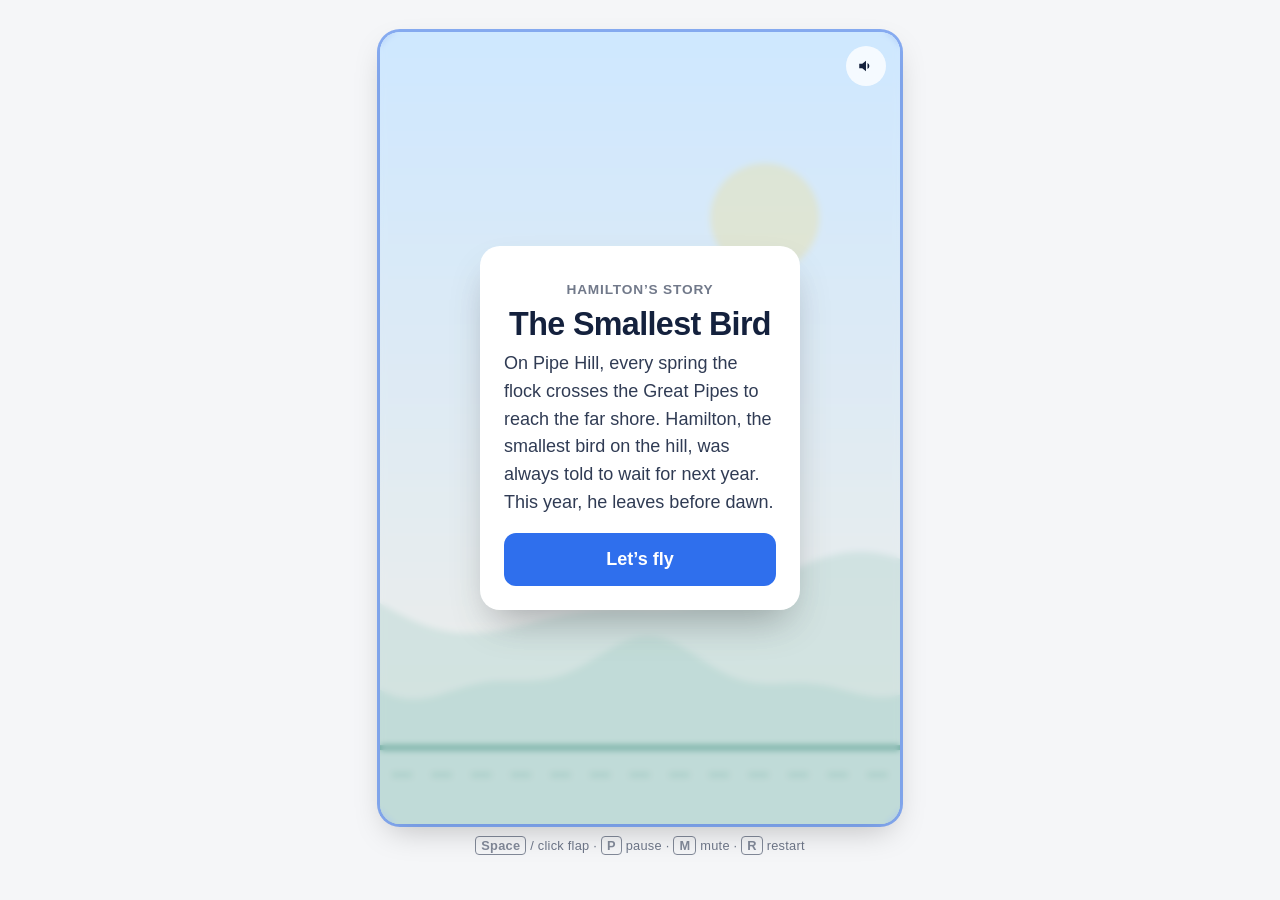
==== standalone.html @ 385e1b50 "Rename to Beberd, verify scores on the server, and plug into the arcade hub - Rename the game to Beb" ====
<!DOCTYPE html>
<html lang="en">
<head>
    <meta charset="UTF-8">
    <meta name="viewport" content="width=device-width, initial-scale=1.0, viewport-fit=cover">
    
    <title>Beberd</title>
    <meta name="description" content="Help Hamilton cross the Great Pipes. A tiny bird, a daily challenge, power-ups and a lot of pipes.">
    <meta property="og:type" content="website">
    <meta property="og:title" content="Beberd">
    <meta property="og:description" content="Help Hamilton cross the Great Pipes. A tiny bird, a daily challenge, power-ups and a lot of pipes.">
    <meta property="og:image" content="img/og.png">
    <meta property="og:image:width" content="1200">
    <meta property="og:image:height" content="630">
    <meta name="twitter:card" content="summary_large_image">
    <meta name="twitter:title" content="Beberd">
    <meta name="twitter:description" content="Help Hamilton cross the Great Pipes. A tiny bird, a daily challenge, power-ups and a lot of pipes.">
    <meta name="twitter:image" content="img/og.png">
    <meta name="color-scheme" content="light dark">
    <meta name="theme-color" content="#0b1026">
    <link rel="manifest" href="manifest.webmanifest">
    <link rel="icon" href="icons/icon.svg" type="image/svg+xml">
    <link rel="apple-touch-icon" href="icons/apple-touch-icon.png">
    <meta name="mobile-web-app-capable" content="yes">
    <meta name="apple-mobile-web-app-capable" content="yes">
    <meta name="apple-mobile-web-app-title" content="Beberd">
    <link rel="stylesheet" href="css/game.css">
    <link rel="stylesheet" href="css/site.css">
</head>
<body class="fb-body">
    <main class="fb-shell">
        <div class="fb-game" data-scheme="auto" data-difficulty="normal">
            <noscript>Beberd needs JavaScript to run.</noscript>
        </div>
    </main>
    <footer class="fb-footer"></footer>

    <script type="application/json" id="fb-config">{"apiUrl":"api.php","csrf":"","leaderboard":false,"showBoard":false,"appName":"Beberd","sound":true,"admin":false,"music":true,"today":null,"arcadeUrl":"","startMode":"classic"}</script>
    <script src="js/sprite.js"></script>
    <script src="js/audio.js"></script>
    <script src="js/game.js"></script>
    <script src="js/pwa.js"></script>
</body>
</html>
---- css/game.css ----
/*
 * Beberd – front-end styles.
 * Colour schemes are plain CSS custom properties, so they can be overridden
 * by a theme, by the Custom scheme in settings, or via the shortcode.
 */

.fb-game {
	--fb-bg1: #cfe8ff;
	--fb-bg2: #fff1de;
	--fb-hill: #b9d4c3;
	--fb-pipe: #3d8b6e;
	--fb-bird: #ffd23f;
	--fb-beak: #ff6b35;
	--fb-accent: #2f6fed;
	--fb-ink: #14213d;
	--fb-surface: #ffffff;
	--fb-radius: 20px;
	--fb-font: -apple-system, BlinkMacSystemFont, "Segoe UI", Roboto, "Helvetica Neue", Arial, sans-serif;
}

.fb-game[data-scheme="midnight"] {
	--fb-bg1: #0b1026; --fb-bg2: #232b5a; --fb-hill: #1b2350; --fb-pipe: #5eead4;
	--fb-bird: #fbbf24; --fb-beak: #fb7185; --fb-accent: #818cf8; --fb-ink: #e8ecff; --fb-surface: #141a3a;
}
.fb-game[data-scheme="mono"] {
	--fb-bg1: #f4f4f5; --fb-bg2: #e4e4e7; --fb-hill: #d4d4d8; --fb-pipe: #27272a;
	--fb-bird: #d4d4d8; --fb-beak: #71717a; --fb-accent: #18181b; --fb-ink: #18181b; --fb-surface: #ffffff;
}
.fb-game[data-scheme="forest"] {
	--fb-bg1: #d9f0e0; --fb-bg2: #f3f9ec; --fb-hill: #9fcfae; --fb-pipe: #2d6a4f;
	--fb-bird: #e76f51; --fb-beak: #ffd166; --fb-accent: #2d6a4f; --fb-ink: #1b4332; --fb-surface: #ffffff;
}
.fb-game[data-scheme="sunset"] {
	--fb-bg1: #3b1f4a; --fb-bg2: #ff8a65; --fb-hill: #6a2c5a; --fb-pipe: #2b1b3d;
	--fb-bird: #ffd166; --fb-beak: #ff6b6b; --fb-accent: #ff6b6b; --fb-ink: #fff5ee; --fb-surface: #3b1f4a;
}
/* High contrast: pure black and white with saturated pipes, for low vision. */
.fb-game[data-scheme="contrast"] {
	--fb-bg1: #000000; --fb-bg2: #101010; --fb-hill: #2b2b2b; --fb-pipe: #ffe600;
	--fb-bird: #ffffff; --fb-beak: #ff9100; --fb-accent: #00e5ff; --fb-ink: #ffffff; --fb-surface: #000000;
}
@media (prefers-color-scheme: dark) {
	.fb-game[data-scheme="auto"] {
		--fb-bg1: #0b1026; --fb-bg2: #232b5a; --fb-hill: #1b2350; --fb-pipe: #5eead4;
		--fb-bird: #fbbf24; --fb-beak: #fb7185; --fb-accent: #818cf8; --fb-ink: #e8ecff; --fb-surface: #141a3a;
	}
}

@media (prefers-contrast: more) {
	.fb-game[data-scheme="auto"] {
		--fb-bg1: #000000; --fb-bg2: #101010; --fb-hill: #2b2b2b; --fb-pipe: #ffe600;
		--fb-bird: #ffffff; --fb-beak: #ff9100; --fb-accent: #00e5ff; --fb-ink: #ffffff; --fb-surface: #000000;
	}
}

/* ---- Layout ---- */
.fb-game {
	--fb-max: 440px;
	--fb-chrome: 96px; /* vertical space reserved for page padding + hint */
	position: relative;
	box-sizing: border-box;
	/* Fit the viewport in both directions: never wider than the container,
	   never taller than the screen (stage ratio is 21:32). */
	width: min(100%, var(--fb-max));
	width: min(100%, var(--fb-max), calc((100vh - var(--fb-chrome)) * 0.656));
	width: min(100%, var(--fb-max), calc((100dvh - var(--fb-chrome)) * 0.656));
	margin: 0 auto;
	container-type: inline-size;
	font-family: var(--fb-font);
	color: var(--fb-ink);
	-webkit-user-select: none;
	user-select: none;
}
.fb-game *, .fb-game *::before, .fb-game *::after { box-sizing: inherit; }

.fb-stage {
	position: relative;
	aspect-ratio: 21 / 32;
	border-radius: var(--fb-radius);
	overflow: hidden;
	background: var(--fb-bg1);
	box-shadow: 0 1px 2px rgba(0, 0, 0, .06), 0 12px 32px -8px rgba(0, 0, 0, .25);
	touch-action: none;
	-webkit-touch-callout: none;
	-webkit-tap-highlight-color: transparent;
	outline: none;
	/* UI scales with the stage so cards read well from phone to desktop. */
	font-size: 16px;
	font-size: clamp(11px, 3.8cqw, 19px);
}
.fb-stage:focus-visible { box-shadow: 0 0 0 3px color-mix(in srgb, var(--fb-accent) 55%, transparent), 0 12px 32px -8px rgba(0, 0, 0, .25); }
.fb-canvas { display: block; width: 100%; height: 100%; }

/* The hint sits on the page, not the stage, so it follows the page colours. */
.fb-hint {
	color: var(--pg-ink, var(--fb-ink));
	margin: .9em 0 0;
	text-align: center;
	font-size: .8rem;
	letter-spacing: .02em;
	opacity: .6;
}
.fb-hint kbd {
	font: inherit;
	font-weight: 600;
	padding: .05em .4em;
	border: 1px solid currentColor;
	border-radius: 4px;
	opacity: .85;
}

/* ---- HUD ---- */
.fb-hud {
	position: absolute;
	top: 14px; left: 14px; right: 14px;
	display: flex;
	justify-content: space-between;
	align-items: center;
	pointer-events: none;
	z-index: 3; /* above the overlays so sound stays reachable on every screen */
}
.fb-btn-icon[hidden] { display: none; }
.fb-hud .fb-btn-icon { pointer-events: auto; }

.fb-btn-icon {
	width: 40px; height: 40px;
	display: grid; place-items: center;
	padding: 0;
	border: 0;
	border-radius: 50%;
	background: color-mix(in srgb, var(--fb-surface) 78%, transparent);
	color: var(--fb-ink);
	cursor: pointer;
	backdrop-filter: blur(6px);
	transition: transform .15s ease, background .15s ease;
}
.fb-btn-icon:hover { transform: scale(1.06); background: var(--fb-surface); }
.fb-btn-icon:focus-visible { outline: 2px solid var(--fb-accent); outline-offset: 2px; }
.fb-btn-icon svg { width: 18px; height: 18px; fill: currentColor; }
.fb-hud-actions { display: flex; gap: 8px; }

/* ---- Overlays ---- */
.fb-overlay {
	position: absolute; inset: 0;
	display: flex; align-items: center; justify-content: center;
	padding: 20px;
	background: color-mix(in srgb, var(--fb-bg1) 35%, transparent);
	backdrop-filter: blur(3px);
	opacity: 0;
	visibility: hidden;
	pointer-events: none; /* a closing overlay must never swallow taps */
	transition: opacity .25s ease, visibility .25s;
}
.fb-overlay.is-open { opacity: 1; visibility: visible; pointer-events: auto; }
/* Start screen: dock the card low, keep the sky (and bird) clear. */
.fb-overlay--dock { align-items: flex-end; padding-bottom: 84px; background: none; backdrop-filter: none; }

.fb-card {
	width: 100%;
	max-width: 320px;
	max-height: 100%;
	overflow: auto;
	padding: 28px 24px 24px;
	text-align: center;
	background: var(--fb-surface);
	border-radius: var(--fb-radius);
	box-shadow: 0 20px 40px -12px rgba(0, 0, 0, .3);
	transform: translateY(8px) scale(.98);
	transition: transform .25s ease;
}
.fb-overlay.is-open .fb-card { transform: none; }

.fb-title { margin: 0 0 4px; font-size: 1.7em; font-weight: 700; letter-spacing: -.02em; line-height: 1.15; color: var(--fb-ink); }
.fb-sub { margin: 0 0 20px; font-size: .9em; opacity: .65; }

.fb-stats { display: flex; justify-content: center; gap: 28px; margin: 14px 0 20px; }
.fb-stat b { display: block; font-size: 2.2em; font-weight: 700; line-height: 1; font-variant-numeric: tabular-nums; }
.fb-stat span { font-size: .7em; text-transform: uppercase; letter-spacing: .1em; opacity: .55; }
.fb-badge {
	display: inline-block; margin-bottom: 4px; padding: .2em .8em;
	font-size: .72em; font-weight: 600; letter-spacing: .06em; text-transform: uppercase;
	color: var(--fb-surface); background: var(--fb-accent); border-radius: 999px;
}

.fb-game .fb-btn {
	display: block; width: 100%;
	padding: 13px 16px;
	font: inherit; font-weight: 600; font-size: .95em;
	color: var(--fb-surface);
	background: var(--fb-accent);
	border: 0; border-radius: 12px;
	cursor: pointer;
	transition: transform .15s ease, filter .15s ease;
}
.fb-game .fb-btn:hover { filter: brightness(1.08); transform: translateY(-1px); }
.fb-game .fb-btn:focus-visible { outline: 3px solid color-mix(in srgb, var(--fb-accent) 40%, transparent); outline-offset: 2px; }
.fb-game .fb-btn[disabled] { opacity: .6; cursor: default; transform: none; }
.fb-game .fb-btn + .fb-btn, .fb-form + .fb-btn { margin-top: 10px; }
.fb-game .fb-btn-ghost { color: var(--fb-ink); background: transparent; box-shadow: inset 0 0 0 1.5px color-mix(in srgb, var(--fb-ink) 22%, transparent); }

.fb-form { display: flex; gap: 8px; margin-bottom: 4px; }
.fb-form input {
	flex: 1; min-width: 0;
	padding: 11px 12px;
	font: inherit; font-size: .9em;
	color: var(--fb-ink);
	background: transparent;
	border: 1.5px solid color-mix(in srgb, var(--fb-ink) 22%, transparent);
	border-radius: 12px;
}
.fb-form input:focus { outline: none; border-color: var(--fb-accent); }
.fb-form .fb-btn { width: auto; padding: 11px 16px; margin: 0; }
.fb-status { min-height: 1.2em; margin: 6px 0 0; font-size: .78em; opacity: .7; }

/* ---- Story ---- */
.fb-story { margin: 6px 0 16px; font-size: .95em; line-height: 1.55; text-align: left; opacity: .88; }
.fb-story-nav { display: flex; justify-content: space-between; margin: 0 0 14px; }
.fb-chip[disabled] { opacity: .3; cursor: default; }
.fb-link-row { display: flex; flex-wrap: wrap; justify-content: center; gap: 0 4px; }
.fb-toast {
	position: absolute; left: 50%; bottom: 84px; z-index: 2;
	max-width: 80%; padding: 8px 14px;
	font-size: .85em; font-style: italic; text-align: center;
	color: var(--fb-ink);
	background: color-mix(in srgb, var(--fb-surface) 82%, transparent);
	backdrop-filter: blur(6px);
	border-radius: 999px;
	transform: translate(-50%, 8px);
	opacity: 0; pointer-events: none;
	transition: opacity .4s ease, transform .4s ease;
}
.fb-toast.is-on { opacity: 1; transform: translate(-50%, 0); }

/* ---- Wardrobe ---- */
.fb-card .fb-status { margin: 8px 0 12px; }
.fb-game .fb-btn-link { width: auto; margin: 10px auto 0; padding: 8px 12px; display: block; font-weight: 500; font-size: .85em; color: var(--fb-ink); background: none; opacity: .7; }
.fb-game .fb-btn-link:hover { opacity: 1; filter: none; transform: none; text-decoration: underline; }
.fb-preview { display: block; width: 130px; height: auto; margin: 4px auto 6px; image-rendering: pixelated; }
.fb-label { margin: 12px 0 6px; font-size: .7em; font-weight: 600; text-transform: uppercase; letter-spacing: .1em; opacity: .55; text-align: left; }
.fb-chips { display: flex; flex-wrap: wrap; gap: 6px; }
.fb-chip {
	display: inline-flex; align-items: center; gap: 6px;
	min-height: 36px; padding: 6px 11px;
	font: inherit; font-size: .82em; font-weight: 500;
	color: var(--fb-ink); background: transparent;
	border: 1.5px solid color-mix(in srgb, var(--fb-ink) 22%, transparent);
	border-radius: 999px; cursor: pointer;
	touch-action: manipulation;
}
.fb-chip:hover { border-color: var(--fb-ink); }
.fb-chip:focus-visible { outline: 2px solid var(--fb-accent); outline-offset: 2px; }
.fb-chip.is-on { border-color: var(--fb-accent); box-shadow: inset 0 0 0 1px var(--fb-accent); font-weight: 700; }
.fb-chip.is-locked { opacity: .5; }
.fb-chip-swatch { width: 14px; height: 14px; border-radius: 50%; box-shadow: inset 0 0 0 1px rgba(0, 0, 0, .25); }
.fb-lock { font-size: .85em; }
.fb-unlock { margin: 8px 0 0; padding: 6px 10px; font-size: .82em; font-weight: 600; color: var(--fb-accent); background: color-mix(in srgb, var(--fb-accent) 12%, transparent); border-radius: 10px; }

/* ---- Daily challenge, medals ---- */
.fb-tag { display: inline-block; margin-bottom: 6px; font-size: .72em; font-weight: 600; letter-spacing: .06em; text-transform: uppercase; opacity: .6; }
.fb-tag + .fb-badge { margin-left: 6px; }
.fb-btn-note { display: block; margin-top: 2px; font-size: .72em; font-weight: 500; opacity: .6; }
.fb-medal {
	width: 64px; height: 64px; margin: 10px auto 0;
	display: grid; place-items: center;
	border-radius: 50%;
	font-size: .62em; font-weight: 800; letter-spacing: .08em; text-transform: uppercase;
	color: rgba(0, 0, 0, .55);
	box-shadow: inset 0 0 0 4px rgba(255, 255, 255, .45), 0 4px 10px -2px rgba(0, 0, 0, .3);
	animation: fb-medal-in .5s cubic-bezier(.2, 1.4, .4, 1) both .15s;
}
.fb-medal--bronze { background: radial-gradient(circle at 30% 25%, #f0b27a, #b9692f); }
.fb-medal--silver { background: radial-gradient(circle at 30% 25%, #f4f6f8, #a9b3bd); }
.fb-medal--gold   { background: radial-gradient(circle at 30% 25%, #ffe680, #d9a21b); }
@keyframes fb-medal-in { from { transform: scale(.3) rotate(-25deg); opacity: 0; } to { transform: none; opacity: 1; } }

/* ---- Leaderboard ---- */
.fb-board { margin: 18px 0 0; padding: 0; list-style: none; text-align: left; counter-reset: fb; }
.fb-board h3 { margin: 0 0 8px; font-size: .7em; font-weight: 600; text-transform: uppercase; letter-spacing: .1em; opacity: .55; }
.fb-board li {
	display: flex; gap: 10px; align-items: baseline;
	padding: 7px 0;
	font-size: .88em;
	border-top: 1px solid color-mix(in srgb, var(--fb-ink) 10%, transparent);
	counter-incement: fb;
}
.fb-board li::before { content: counter(fb); width: 1.4em; font-size: .75em; opacity: .45; font-variant-numeric: tabular-nums; }
.fb-board li span { flex: 1; overflow: hidden; text-overflow: ellipsis; white-space: nowrap; }
.fb-board li b { font-variant-numeric: tabular-nums; }
.fb-board li.is-you { color: var(--fb-accent); font-weight: 600; }
.fb-board-empty { font-size: .85em; opacity: .55; text-align: center; padding: 8px 0 0; }

/* ---- Touch devices: show tap hint, bigger targets ---- */
.fb-tap { display: none; }
.fb-game .fb-btn, .fb-btn-icon, .fb-form input { touch-action: manipulation; }
@media (hover: none) and (pointer: coarse) {
	.fb-keys { display: none; }
	.fb-tap { display: inline; }
	.fb-btn-icon { width: 46px; height: 46px; }
	.fb-btn-icon svg { width: 20px; height: 20px; }
	.fb-btn { padding: 15px 16px; }
}

/* ---- Tablet and up: a little larger ---- */
@media (min-width: 768px) {
	.fb-game { --fb-max: 520px; }
}

/* ---- Short screens (phones in landscape): drop the hint, reclaim space ---- */
@media (max-height: 520px) {
	.fb-game { --fb-chrome: 24px; }
	.fb-hint { display: none; }
	.fb-card { padding: 16px 16px 14px; }
	.fb-title { font-size: 1.3em; }
	.fb-sub { margin-bottom: 10px; }
	.fb-stats { margin: 6px 0 12px; }
	.fb-stat b { font-size: 1.6em; }
	.fb-overlay--dock { padding-bottom: 20px; }
	.fb-overlay--dock .fb-board { display: none; }
}

@media (prefers-reduced-motion: reduce) {
	.fb-overlay, .fb-card, .fb-btn, .fb-btn-icon { transition: none; }
	.fb-medal { animation: none; }
	.fb-toast { transition: none; }
}

/* ---- Admin god mode ---- */
.fb-god-btn.is-on { color: var(--fb-surface); background: var(--fb-accent); }
.fb-stage.is-god::after {
	content: "GOD MODE";
	position: absolute; top: 14px; left: 14px;
	padding: 5px 10px;
	font-size: .68em; font-weight: 800; letter-spacing: .12em;
	color: var(--fb-surface); background: var(--fb-accent);
	border-radius: 999px; pointer-events: none; z-index: 2;
}

/* ---- Daily goals ---- */
.fb-goals { margin: 10px 0 8px; padding: 0; list-style: none; text-align: left; }
.fb-goals li { display: flex; align-items: center; gap: 10px; padding: 9px 0; border-top: 1px solid color-mix(in srgb, var(--fb-ink) 10%, transparent); font-size: .92em; }
.fb-goals li:first-child { border-top: 0; }
.fb-goal-mark { flex: none; width: 20px; height: 20px; display: grid; place-items: center; font-size: .8em; font-weight: 800; color: var(--fb-surface); border: 1.5px solid color-mix(in srgb, var(--fb-ink) 30%, transparent); border-radius: 50%; }
.fb-goals .is-done .fb-goal-mark { background: var(--fb-accent); border-color: var(--fb-accent); }
.fb-goals .is-done .fb-goal-text { opacity: .55; text-decoration: line-through; }
.fb-goal-text { flex: 1; }
.fb-goals small { opacity: .6; font-variant-numeric: tabular-nums; }

/* ---- Assist mode badge ---- */
.fb-stage.is-assist::before {
	content: "ASSIST";
	position: absolute; top: 14px; left: 14px;
	padding: 5px 10px;
	font-size: .68em; font-weight: 800; letter-spacing: .12em;
	color: var(--fb-surface); background: var(--fb-ink);
	border-radius: 999px; pointer-events: none; z-index: 2;
}
.fb-stage.is-assist.is-god::after { top: 44px; }
.fb-game .fb-btn-link.is-on { opacity: 1; font-weight: 700; text-decoration: underline; }

.fb-quip { margin: 2px 0 6px; font-size: .9em; font-style: italic; opacity: .7; }

/* ---- Compact game-over card: everything important fits without scrolling ---- */
.fb-btn-row { display: grid; grid-template-columns: 1.3fr 1fr; gap: 8px; }
.fb-game .fb-btn-row .fb-btn { margin: 0; padding-inline: 8px; }
.fb-card .fb-medal { width: 48px; height: 48px; margin: 6px auto 0; font-size: .5em; }
.fb-card .fb-unlock { margin: 6px 0 0; padding: 4px 8px; font-size: .74em; line-height: 1.3; }
.fb-card .fb-stats { margin: 8px 0 12px; gap: 22px; }
.fb-card .fb-stat b { font-size: 1.7em; }
.fb-card .fb-quip { margin: 0 0 4px; font-size: .84em; }
.fb-card .fb-form { margin-top: 8px; }
.fb-card .fb-board { margin-top: 10px; }
.fb-card .fb-board li { padding: 5px 0; }
.fb-card .fb-link-row { margin-top: 2px; }
---- css/site.css ----
/* Page chrome shared by the game page, installer and admin. */
:root {
	--pg-bg: #f5f6f8; --pg-card: #fff; --pg-ink: #14213d; --pg-muted: #6b7280;
	--pg-line: #e4e6eb; --pg-accent: #2f6fed; --pg-bad: #c0392b; --pg-ok: #1e7f4f;
}
@media (prefers-color-scheme: dark) {
	:root { --pg-bg: #0a0d1c; --pg-card: #141a3a; --pg-ink: #e8ecff; --pg-muted: #9aa3c7; --pg-line: #26305c; --pg-accent: #818cf8; --pg-bad: #ff8a80; --pg-ok: #5eead4; }
}
*, *::before, *::after { box-sizing: border-box; }
.fb-body { margin: 0; min-height: 100vh; min-height: 100dvh; display: flex; flex-direction: column; background: var(--pg-bg); color: var(--pg-ink); font: 16px/1.5 -apple-system, BlinkMacSystemFont, "Segoe UI", Roboto, Arial, sans-serif; }
.fb-body { overscroll-behavior: none; }
.fb-shell { flex: 1; display: grid; place-items: center; padding: 16px max(16px, env(safe-area-inset-right)) 8px max(16px, env(safe-area-inset-left)); }
.fb-shell.fb-top { place-items: start center; }
.fb-footer { padding: 8px 16px max(12px, env(safe-area-inset-bottom)); text-align: center; font-size: .8rem; }
@media (max-height: 520px) { .fb-footer { display: none; } .fb-shell { padding-block: 8px; } }
.fb-footer a, .fb-links a { color: var(--pg-muted); text-decoration: none; }
.fb-footer a:hover, .fb-links a:hover { color: var(--pg-ink); }

.fb-panel { width: 100%; max-width: 420px; padding: 28px; background: var(--pg-card); border: 1px solid var(--pg-line); border-radius: 16px; }
.fb-panel.fb-wide { max-width: 860px; }
.fb-h1 { margin: 0 0 6px; font-size: 1.5rem; letter-spacing: -.02em; }
.fb-h2 { margin: 22px 0 10px; font-size: .78rem; text-transform: uppercase; letter-spacing: .08em; color: var(--pg-muted); }
.fb-muted { color: var(--pg-muted); font-size: .9rem; }
.fb-ok { color: var(--pg-ok); font-weight: 600; }
code { font-size: .85em; padding: .1em .35em; border-radius: 4px; background: color-mix(in srgb, var(--pg-ink) 8%, transparent); }

.fb-form-stack { display: grid; gap: 14px; }
.fb-form-stack label, .fb-field > label, .fb-label { display: grid; gap: 6px; font-size: .85rem; font-weight: 600; }
.fb-label { display: block; margin-bottom: 6px; }
.fb-panel input[type="text"], .fb-panel input[type="password"], .fb-panel input[type="number"], .fb-panel input:not([type]) {
	width: 100%; padding: 10px 12px; font: inherit; color: var(--pg-ink); background: transparent;
	border: 1.5px solid var(--pg-line); border-radius: 10px;
}
.fb-panel select {
	width: 100%; padding: 10px 12px; font: inherit; color: var(--pg-ink); background: transparent;
	border: 1.5px solid var(--pg-line); border-radius: 10px;
}
.fb-panel select option { color: #14213d; }
.fb-panel input:focus-visible, .fb-panel select:focus-visible { outline: none; border-color: var(--pg-accent); box-shadow: 0 0 0 3px color-mix(in srgb, var(--pg-accent) 25%, transparent); }

.fb-btn { display: block; width: 100%; padding: 12px 16px; font: inherit; font-weight: 600; text-align: center; text-decoration: none; color: #fff; background: var(--pg-accent); border: 0; border-radius: 10px; cursor: pointer; }
.fb-btn:hover { filter: brightness(1.08); }
.fb-btn[disabled] { opacity: .5; cursor: not-allowed; }
.fb-btn-auto { display: inline-block; width: auto; }
.fb-btn-ghost { color: var(--pg-ink); background: transparent; box-shadow: inset 0 0 0 1.5px var(--pg-line); }
p > .fb-btn { margin-top: 6px; }

.fb-alert { margin: 14px 0; padding: 10px 14px; font-size: .88rem; color: var(--pg-bad); background: color-mix(in srgb, var(--pg-bad) 10%, transparent); border-radius: 10px; }
.fb-alert-ok { color: var(--pg-ok); background: color-mix(in srgb, var(--pg-ok) 10%, transparent); }
.fb-checks { margin: 16px 0; padding: 0; list-style: none; font-size: .85rem; }
.fb-checks li::before { content: "✓"; display: inline-block; width: 1.4em; font-weight: 700; }
.fb-checks .is-ok::before { color: var(--pg-ok); }
.fb-checks .is-bad::before { content: "✕"; color: var(--pg-bad); }

@media (max-width: 520px) {
	.fb-shell { padding-inline: 8px; }
	.fb-panel { padding: 20px 16px; border-radius: 12px; }
}

.fb-install { margin-right: 14px; padding: 4px 12px; font: inherit; font-size: .8rem; color: var(--pg-ink); background: transparent; border: 1.5px solid var(--pg-line); border-radius: 999px; cursor: pointer; }
.fb-install:hover { border-color: var(--pg-ink); }
[hidden] { display: none !important; }

.fb-arcade { position: fixed; top: max(10px, env(safe-area-inset-top)); left: max(12px, env(safe-area-inset-left)); z-index: 5; padding: 6px 12px; font-size: .8rem; font-weight: 600; color: var(--pg-ink); text-decoration: none; background: color-mix(in srgb, var(--pg-card) 85%, transparent); border: 1px solid var(--pg-line); border-radius: 999px; backdrop-filter: blur(6px); }
.fb-arcade:hover { border-color: var(--pg-ink); }
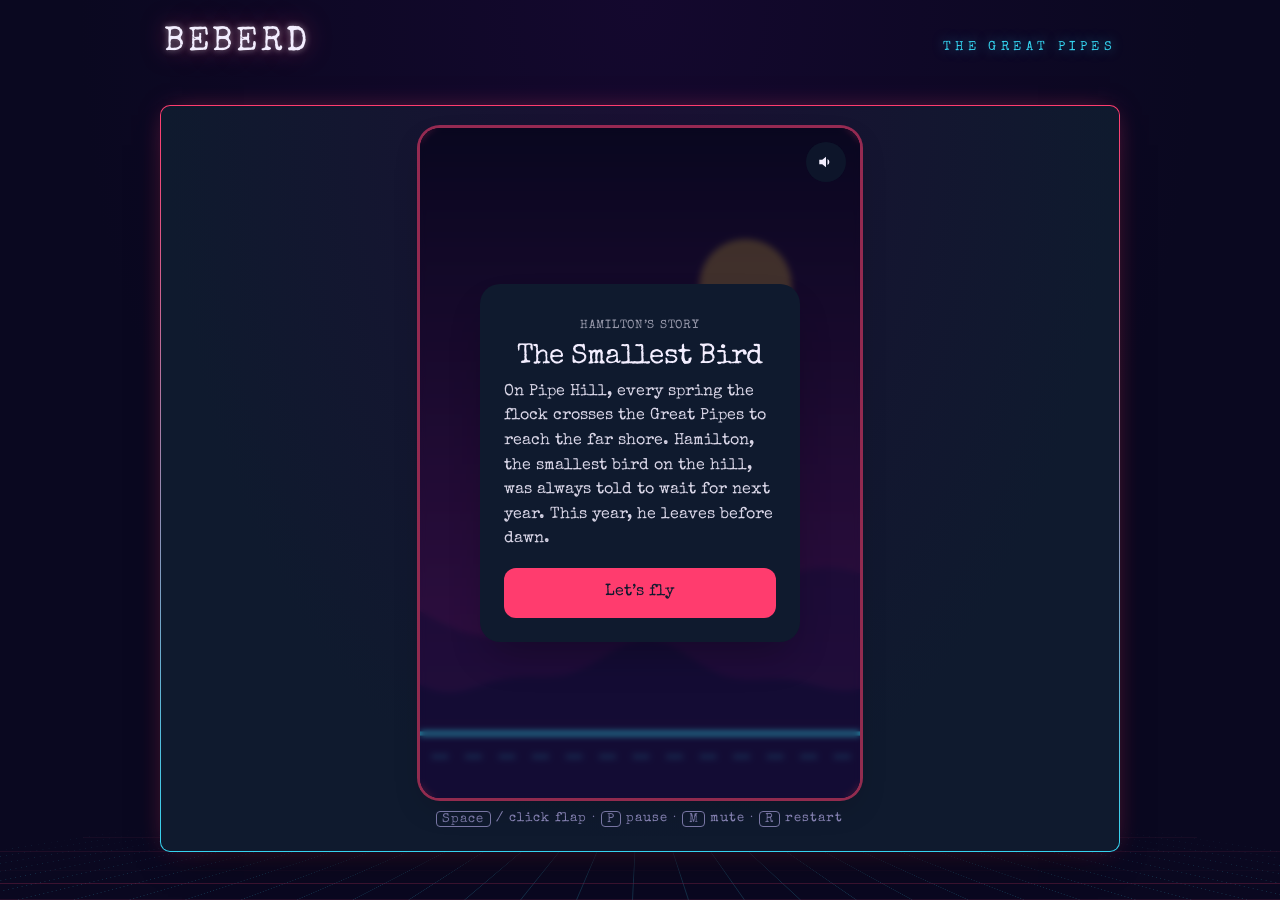
==== commit cd270fae: "Match the Arcade Hub look: neon scheme by default, top bar, framed cabinet, Special Elite text Co-Au" ====
--- a/standalone.html
+++ b/standalone.html
@@ -17,7 +17,7 @@
     <meta name="twitter:description" content="Help Hamilton cross the Great Pipes. A tiny bird, a daily challenge, power-ups and a lot of pipes.">
     <meta name="twitter:image" content="img/og.png">
     <meta name="color-scheme" content="light dark">
-    <meta name="theme-color" content="#0b1026">
+    <meta name="theme-color" content="#0a0820">
     <link rel="manifest" href="manifest.webmanifest">
     <link rel="icon" href="icons/icon.svg" type="image/svg+xml">
     <link rel="apple-touch-icon" href="icons/apple-touch-icon.png">
@@ -26,16 +26,23 @@
     <meta name="apple-mobile-web-app-title" content="Beberd">
     <link rel="stylesheet" href="css/game.css">
     <link rel="stylesheet" href="css/site.css">
+    <link rel="stylesheet" href="css/arcade.css">
 </head>
-<body class="fb-body">
+<body class="fb-body fb-arcade-page">
+    <header class="fb-topbar">
+                <h1 class="fb-brand">Beberd</h1>
+        <span class="fb-tagline">The Great Pipes</span>
+    </header>
     <main class="fb-shell">
-        <div class="fb-game" data-scheme="auto" data-difficulty="normal">
+        <div class="fb-cabinet">
+        <div class="fb-game" data-scheme="neon" data-difficulty="normal">
             <noscript>Beberd needs JavaScript to run.</noscript>
+        </div>
         </div>
     </main>
     <footer class="fb-footer"></footer>
 
-    <script type="application/json" id="fb-config">{"apiUrl":"api.php","csrf":"","leaderboard":false,"showBoard":false,"appName":"Beberd","sound":true,"admin":false,"music":true,"today":null,"arcadeUrl":"","startMode":"classic"}</script>
+    <script type="application/json" id="fb-config">{"apiUrl":"api.php","csrf":"","leaderboard":false,"showBoard":false,"appName":"Beberd","sound":true,"admin":false,"music":true,"today":null,"arcadeUrl":"","publicUrl":"","startMode":"classic"}</script>
     <script src="js/sprite.js"></script>
     <script src="js/audio.js"></script>
     <script src="js/game.js"></script>
--- a/css/game.css
+++ b/css/game.css
@@ -21,6 +21,13 @@
 .fb-game[data-scheme="midnight"] {
 	--fb-bg1: #0b1026; --fb-bg2: #232b5a; --fb-hill: #1b2350; --fb-pipe: #5eead4;
 	--fb-bird: #fbbf24; --fb-beak: #fb7185; --fb-accent: #818cf8; --fb-ink: #e8ecff; --fb-surface: #141a3a;
+}
+/* Neon: the Arcade Hub palette (pink and cyan on a deep navy night). */
+.fb-game[data-scheme="neon"] {
+	--fb-bg1: #0a0820; --fb-bg2: #4a1458; --fb-hill: #1a1040; --fb-pipe: #35d4f0;
+	--fb-bird: #ffd23f; --fb-beak: #ff3c6e; --fb-accent: #ff3c6e; --fb-ink: #f3eeff; --fb-surface: #0f1a2e;
+	--fb-font: "Special Elite", "Courier New", Courier, monospace;
+	font-synthesis: none; /* the font has one weight: no fake bold */
 }
 .fb-game[data-scheme="mono"] {
 	--fb-bg1: #f4f4f5; --fb-bg2: #e4e4e7; --fb-hill: #d4d4d8; --fb-pipe: #27272a;
--- a/css/arcade.css
+++ b/css/arcade.css
@@ -0,0 +1,81 @@
+/* Arcade look: matches the Arcade Hub (menj.buzz/arcade/) so every game in the arcade
+   feels like one place. Loaded after site.css on the game page only; the installer and
+   admin keep their plain look. The neon colours inside the game come from the "neon"
+   scheme in game.css. */
+
+@font-face {
+	font-family: "Special Elite";
+	src: url("../fonts/SpecialElite-Regular.woff2") format("woff2");
+	font-weight: 400;
+	font-style: normal;
+	font-display: swap;
+}
+
+.fb-arcade-page {
+	--arc-bg: #0a0820; --arc-bg-2: #14082e; --arc-hot: #ff3c6e; --arc-cool: #35d4f0;
+	--arc-text: #f3eeff; --arc-muted: #8a86b8;
+	--arc-font: "Special Elite", "Courier New", Courier, monospace;
+	--pg-bg: var(--arc-bg); --pg-card: #0f1a2e; --pg-ink: var(--arc-text); --pg-muted: var(--arc-muted);
+	--pg-line: #2b2147; --pg-accent: var(--arc-cool);
+	font-family: var(--arc-font);
+	font-synthesis: none;
+	position: relative;
+	background-color: var(--arc-bg);
+	background-image: radial-gradient(ellipse at 50% 0%, var(--arc-bg-2), var(--arc-bg) 62%);
+	background-attachment: fixed;
+}
+
+/* perspective grid floor, same as the hub */
+.fb-arcade-page::after {
+	content: "";
+	position: fixed; left: -25%; right: -25%; bottom: 0; height: 34vh;
+	pointer-events: none; z-index: 0;
+	background:
+		linear-gradient(color-mix(in srgb, var(--arc-hot) 45%, transparent) 1px, transparent 1px) 0 0 / 100% 38px,
+		linear-gradient(90deg, color-mix(in srgb, var(--arc-cool) 40%, transparent) 1px, transparent 1px) 0 0 / 56px 100%;
+	transform: perspective(280px) rotateX(62deg);
+	transform-origin: 50% 100%;
+	-webkit-mask-image: linear-gradient(to top, #000 15%, transparent 95%);
+	mask-image: linear-gradient(to top, #000 15%, transparent 95%);
+	opacity: 0.45;
+}
+.fb-arcade-page .fb-topbar, .fb-arcade-page .fb-shell, .fb-arcade-page .fb-footer { position: relative; z-index: 1; }
+
+/* top bar: same width as the Pixel Run stage, title treatment as the hub */
+.fb-topbar {
+	display: flex; flex-wrap: wrap; align-items: baseline; gap: 6px 14px;
+	width: min(960px, 100% - 32px); margin: 0 auto; padding: max(18px, env(safe-area-inset-top)) 4px 0;
+}
+.fb-brand {
+	margin: 0; font: inherit; font-weight: 400;
+	font-size: clamp(22px, 5.5vw, 34px); letter-spacing: 0.08em; text-transform: uppercase; white-space: nowrap;
+	color: var(--arc-text);
+	text-shadow: 0 0 6px rgba(255, 255, 255, .5), 0 0 24px color-mix(in srgb, var(--arc-hot) 55%, transparent);
+}
+.fb-tagline {
+	margin-left: auto; font-size: clamp(11px, 1.3vw, 13px); letter-spacing: .34em; text-transform: uppercase;
+	color: var(--arc-cool); text-shadow: 0 0 12px color-mix(in srgb, var(--arc-cool) 60%, transparent);
+}
+.fb-arcade-page .fb-arcade {
+	position: static; align-self: center; padding: 6px 12px; font-size: 12px; font-weight: 400;
+	letter-spacing: .12em; text-transform: uppercase; color: var(--arc-cool); background: transparent;
+	border: 1px solid color-mix(in srgb, var(--arc-cool) 40%, transparent); border-radius: 999px; backdrop-filter: none;
+}
+.fb-arcade-page .fb-arcade:hover { color: var(--arc-text); border-color: var(--arc-cool); }
+
+/* the cabinet: the hub's framed card around the portrait stage, pink top edge fading to cyan */
+.fb-cabinet {
+	width: min(960px, 100%); padding: clamp(10px, 3vw, 22px);
+	border: 1px solid transparent; border-radius: 10px;
+	background:
+		radial-gradient(ellipse at 50% 0%, #1a1033, #0f1a2e 70%) padding-box,
+		linear-gradient(180deg, var(--arc-hot), var(--arc-cool)) border-box;
+	box-shadow: 0 18px 40px -22px rgba(0, 0, 0, .8), 0 0 26px -10px color-mix(in srgb, var(--arc-hot) 60%, transparent);
+}
+.fb-arcade-page .fb-game { --fb-chrome: 230px; } /* top bar + cabinet padding + hint */
+
+/* hint and footer */
+.fb-arcade-page .fb-hint { font-family: var(--arc-font); color: var(--arc-muted); opacity: 1; letter-spacing: .08em; }
+.fb-arcade-page .fb-footer { font-family: var(--arc-font); letter-spacing: .08em; }
+.fb-arcade-page .fb-footer a { color: var(--arc-muted); }
+.fb-arcade-page .fb-install { font-family: var(--arc-font); letter-spacing: .1em; text-transform: uppercase; color: var(--arc-cool); border-color: color-mix(in srgb, var(--arc-cool) 40%, transparent); }
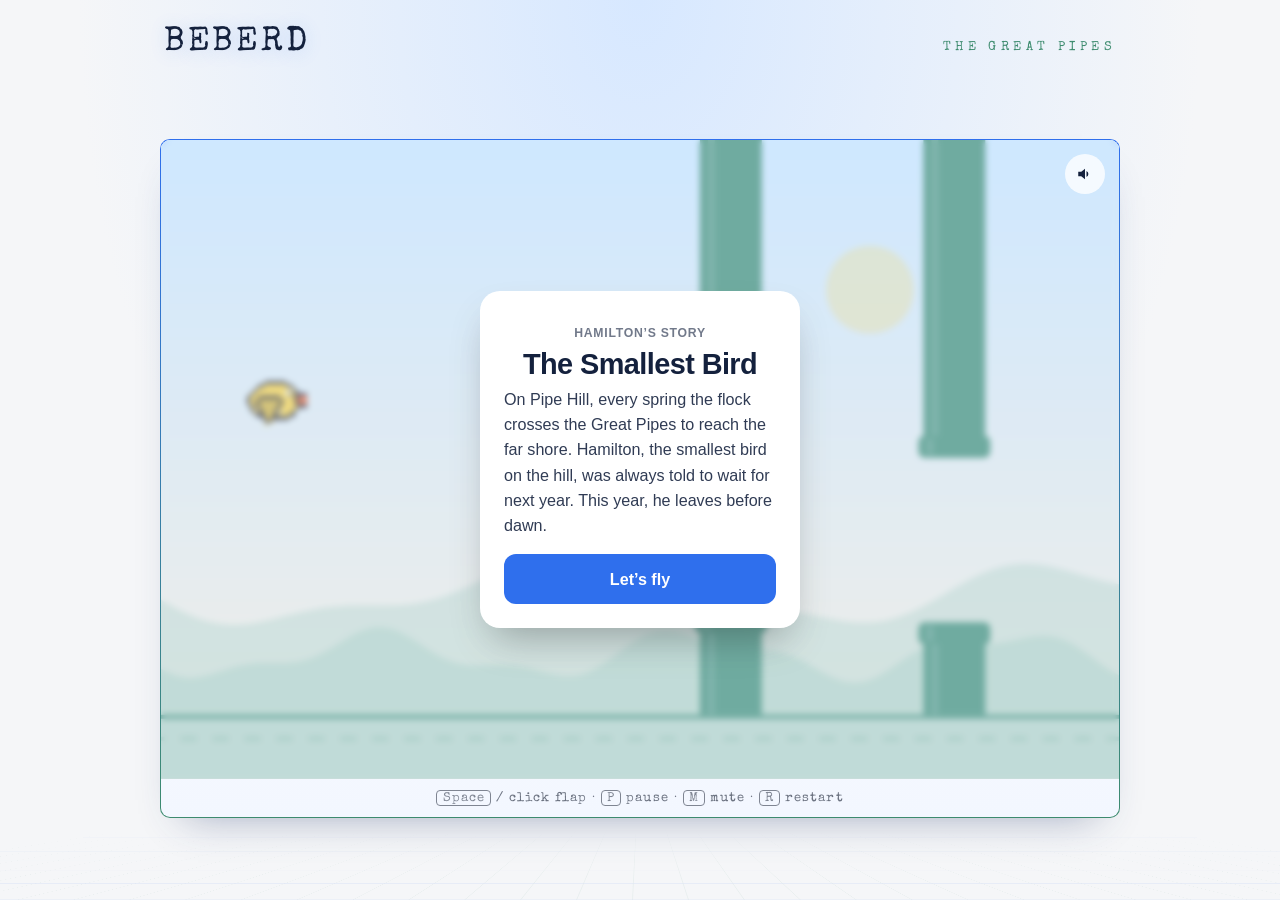
==== commit 8d619eea: "Wide landscape stage (up to 960px) on desktop, matching the other arcade games; add a browser-vs-ser" ====
--- a/standalone.html
+++ b/standalone.html
@@ -17,7 +17,7 @@
     <meta name="twitter:description" content="Help Hamilton cross the Great Pipes. A tiny bird, a daily challenge, power-ups and a lot of pipes.">
     <meta name="twitter:image" content="img/og.png">
     <meta name="color-scheme" content="light dark">
-    <meta name="theme-color" content="#0a0820">
+    <meta name="theme-color" content="#f5f6f8">
     <link rel="manifest" href="manifest.webmanifest">
     <link rel="icon" href="icons/icon.svg" type="image/svg+xml">
     <link rel="apple-touch-icon" href="icons/apple-touch-icon.png">
@@ -35,7 +35,7 @@
     </header>
     <main class="fb-shell">
         <div class="fb-cabinet">
-        <div class="fb-game" data-scheme="neon" data-difficulty="normal">
+        <div class="fb-game" data-scheme="dawn" data-difficulty="normal">
             <noscript>Beberd needs JavaScript to run.</noscript>
         </div>
         </div>
--- a/css/game.css
+++ b/css/game.css
@@ -21,13 +21,6 @@
 .fb-game[data-scheme="midnight"] {
 	--fb-bg1: #0b1026; --fb-bg2: #232b5a; --fb-hill: #1b2350; --fb-pipe: #5eead4;
 	--fb-bird: #fbbf24; --fb-beak: #fb7185; --fb-accent: #818cf8; --fb-ink: #e8ecff; --fb-surface: #141a3a;
-}
-/* Neon: the Arcade Hub palette (pink and cyan on a deep navy night). */
-.fb-game[data-scheme="neon"] {
-	--fb-bg1: #0a0820; --fb-bg2: #4a1458; --fb-hill: #1a1040; --fb-pipe: #35d4f0;
-	--fb-bird: #ffd23f; --fb-beak: #ff3c6e; --fb-accent: #ff3c6e; --fb-ink: #f3eeff; --fb-surface: #0f1a2e;
-	--fb-font: "Special Elite", "Courier New", Courier, monospace;
-	font-synthesis: none; /* the font has one weight: no fake bold */
 }
 .fb-game[data-scheme="mono"] {
 	--fb-bg1: #f4f4f5; --fb-bg2: #e4e4e7; --fb-hill: #d4d4d8; --fb-pipe: #27272a;
@@ -93,7 +86,7 @@
 	outline: none;
 	/* UI scales with the stage so cards read well from phone to desktop. */
 	font-size: 16px;
-	font-size: clamp(11px, 3.8cqw, 19px);
+	font-size: clamp(11px, 3.8cqw, 17px);
 }
 .fb-stage:focus-visible { box-shadow: 0 0 0 3px color-mix(in srgb, var(--fb-accent) 55%, transparent), 0 12px 32px -8px rgba(0, 0, 0, .25); }
 .fb-canvas { display: block; width: 100%; height: 100%; }
@@ -378,3 +371,15 @@
 .fb-card .fb-board { margin-top: 10px; }
 .fb-card .fb-board li { padding: 5px 0; }
 .fb-card .fb-link-row { margin-top: 2px; }
+
+/* Wide screens: a landscape stage (3:2) up to 960px wide, the same width as the other arcade games.
+   The game itself is identical: the stage just shows more of the course ahead of the bird.
+   Phones held upright keep the tall stage above. */
+@media (min-width: 720px) and (min-aspect-ratio: 5/4) {
+	.fb-game {
+		--fb-max: 960px;
+		width: min(100%, var(--fb-max), calc((100vh - var(--fb-chrome)) * 1.5));
+		width: min(100%, var(--fb-max), calc((100dvh - var(--fb-chrome)) * 1.5));
+	}
+	.fb-stage { aspect-ratio: 3 / 2; }
+}
--- a/css/arcade.css
+++ b/css/arcade.css
@@ -1,7 +1,6 @@
-/* Arcade look: matches the Arcade Hub (menj.buzz/arcade/) so every game in the arcade
-   feels like one place. Loaded after site.css on the game page only; the installer and
-   admin keep their plain look. The neon colours inside the game come from the "neon"
-   scheme in game.css. */
+/* Arcade look: the light look shared by the Arcade Hub and every game (menj.buzz/arcade/).
+   Loaded after site.css on the game page only; the installer and admin keep their plain
+   look. Colours inside the game come from the colour scheme in game.css (default Dawn). */
 
 @font-face {
 	font-family: "Special Elite";
@@ -12,11 +11,12 @@
 }
 
 .fb-arcade-page {
-	--arc-bg: #0a0820; --arc-bg-2: #14082e; --arc-hot: #ff3c6e; --arc-cool: #35d4f0;
-	--arc-text: #f3eeff; --arc-muted: #8a86b8;
+	--arc-bg: #f5f6f8; --arc-bg-2: #d7e8ff; --arc-hot: #2f6fed; --arc-cool: #3d8b6e;
+	--arc-text: #14213d; --arc-muted: #6b7280;
 	--arc-font: "Special Elite", "Courier New", Courier, monospace;
-	--pg-bg: var(--arc-bg); --pg-card: #0f1a2e; --pg-ink: var(--arc-text); --pg-muted: var(--arc-muted);
-	--pg-line: #2b2147; --pg-accent: var(--arc-cool);
+	--pg-bg: var(--arc-bg); --pg-card: #ffffff; --pg-ink: var(--arc-text); --pg-muted: var(--arc-muted);
+	--pg-line: #e4e6eb; --pg-accent: var(--arc-hot);
+	color-scheme: light;
 	font-family: var(--arc-font);
 	font-synthesis: none;
 	position: relative;
@@ -37,7 +37,7 @@
 	transform-origin: 50% 100%;
 	-webkit-mask-image: linear-gradient(to top, #000 15%, transparent 95%);
 	mask-image: linear-gradient(to top, #000 15%, transparent 95%);
-	opacity: 0.45;
+	opacity: 0.16;
 }
 .fb-arcade-page .fb-topbar, .fb-arcade-page .fb-shell, .fb-arcade-page .fb-footer { position: relative; z-index: 1; }
 
@@ -50,11 +50,11 @@
 	margin: 0; font: inherit; font-weight: 400;
 	font-size: clamp(22px, 5.5vw, 34px); letter-spacing: 0.08em; text-transform: uppercase; white-space: nowrap;
 	color: var(--arc-text);
-	text-shadow: 0 0 6px rgba(255, 255, 255, .5), 0 0 24px color-mix(in srgb, var(--arc-hot) 55%, transparent);
+	text-shadow: 0 2px 18px color-mix(in srgb, var(--arc-hot) 22%, transparent);
 }
 .fb-tagline {
 	margin-left: auto; font-size: clamp(11px, 1.3vw, 13px); letter-spacing: .34em; text-transform: uppercase;
-	color: var(--arc-cool); text-shadow: 0 0 12px color-mix(in srgb, var(--arc-cool) 60%, transparent);
+	color: var(--arc-cool);
 }
 .fb-arcade-page .fb-arcade {
 	position: static; align-self: center; padding: 6px 12px; font-size: 12px; font-weight: 400;
@@ -68,9 +68,9 @@
 	width: min(960px, 100%); padding: clamp(10px, 3vw, 22px);
 	border: 1px solid transparent; border-radius: 10px;
 	background:
-		radial-gradient(ellipse at 50% 0%, #1a1033, #0f1a2e 70%) padding-box,
+		linear-gradient(#ffffff, #f3f7ff) padding-box,
 		linear-gradient(180deg, var(--arc-hot), var(--arc-cool)) border-box;
-	box-shadow: 0 18px 40px -22px rgba(0, 0, 0, .8), 0 0 26px -10px color-mix(in srgb, var(--arc-hot) 60%, transparent);
+	box-shadow: 0 20px 40px -24px rgba(40, 60, 110, .45);
 }
 .fb-arcade-page .fb-game { --fb-chrome: 230px; } /* top bar + cabinet padding + hint */
 
@@ -79,3 +79,17 @@
 .fb-arcade-page .fb-footer { font-family: var(--arc-font); letter-spacing: .08em; }
 .fb-arcade-page .fb-footer a { color: var(--arc-muted); }
 .fb-arcade-page .fb-install { font-family: var(--arc-font); letter-spacing: .1em; text-transform: uppercase; color: var(--arc-cool); border-color: color-mix(in srgb, var(--arc-cool) 40%, transparent); }
+
+/* wide screens: the stage fills the framed cabinet edge to edge, like the other games in the arcade.
+   The cabinet is as wide as the stage (up to 960px), so on a short screen it shrinks with it. */
+@media (min-width: 720px) and (min-aspect-ratio: 5/4) {
+	.fb-arcade-page { --arc-chrome: 190px; }
+	.fb-arcade-page .fb-cabinet {
+		padding: 0; overflow: hidden;
+		width: min(960px, 100%, calc((100vh - var(--arc-chrome)) * 1.5 + 2px));
+		width: min(960px, 100%, calc((100dvh - var(--arc-chrome)) * 1.5 + 2px));
+	}
+	.fb-arcade-page .fb-stage { border-radius: 0; box-shadow: none; }
+	.fb-arcade-page .fb-hint { margin-top: 0; padding: 10px 0; }
+	.fb-arcade-page .fb-game { --fb-chrome: var(--arc-chrome); }
+}
